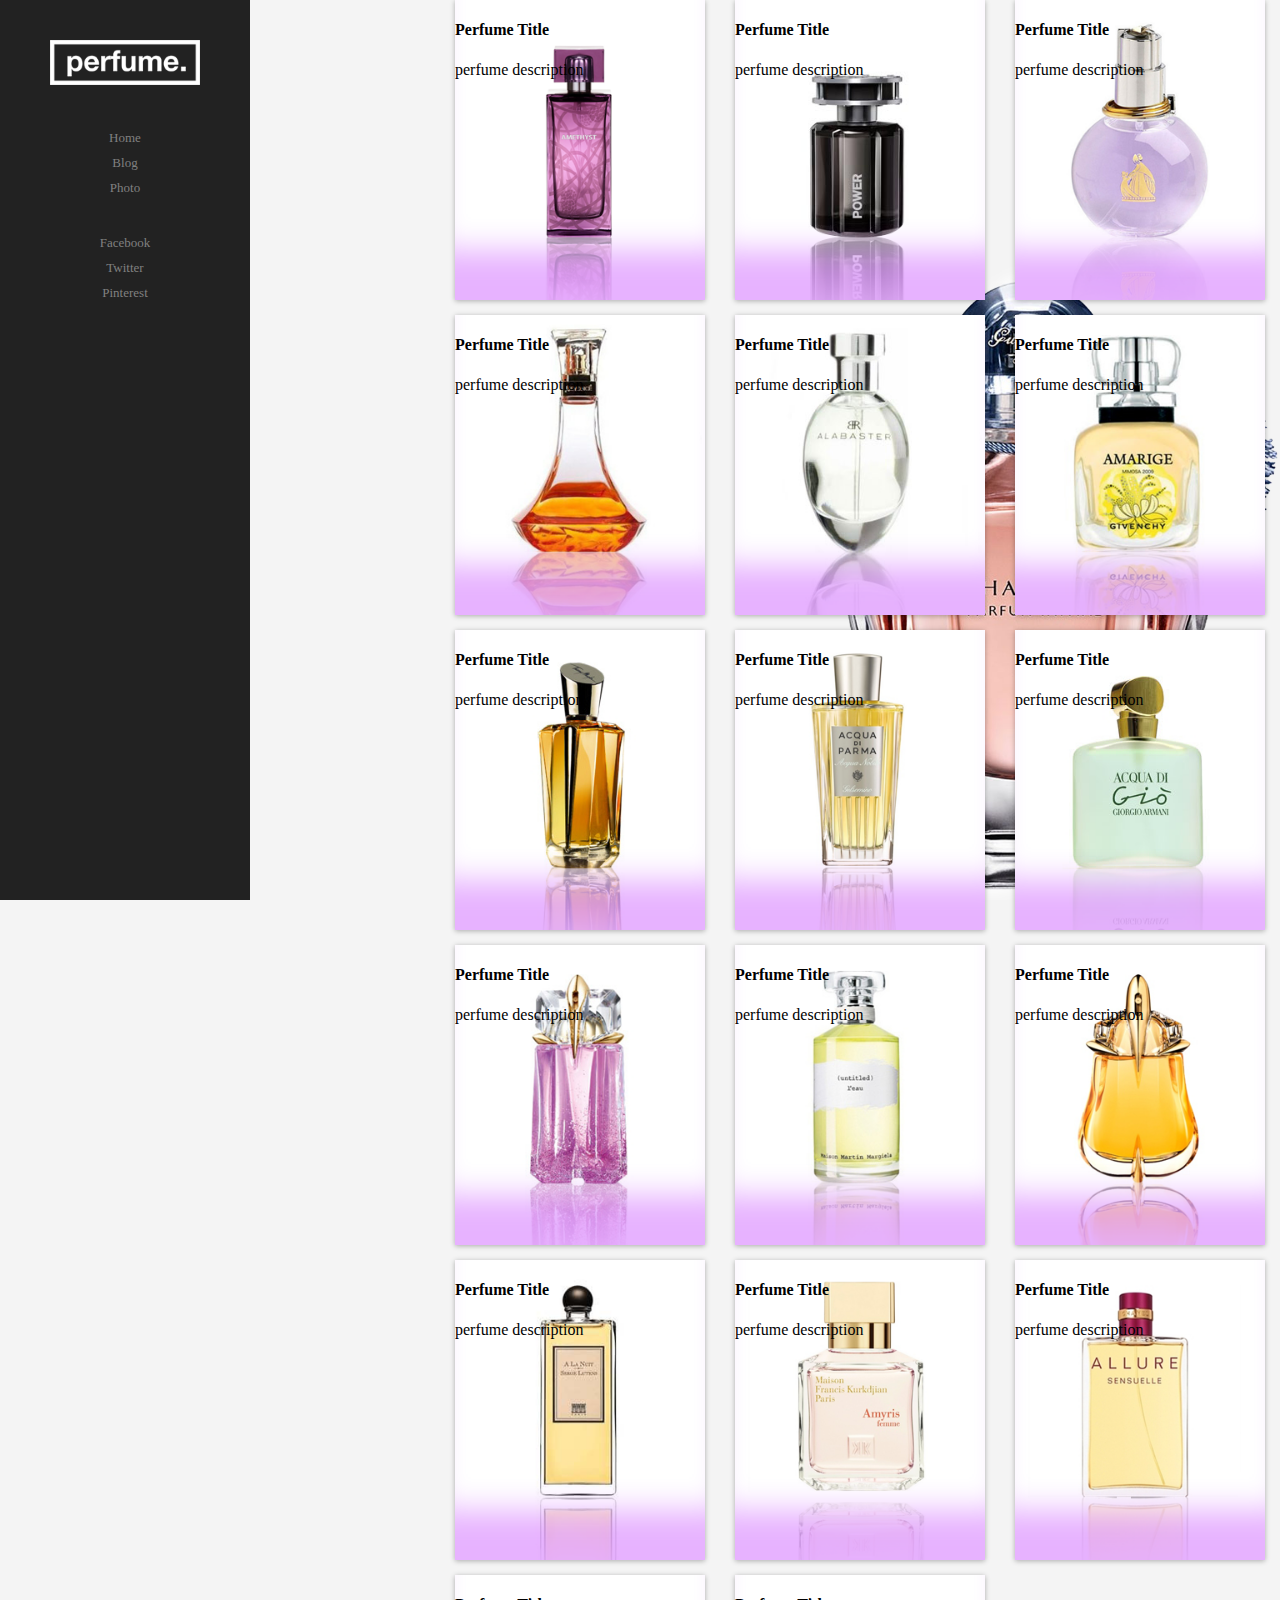
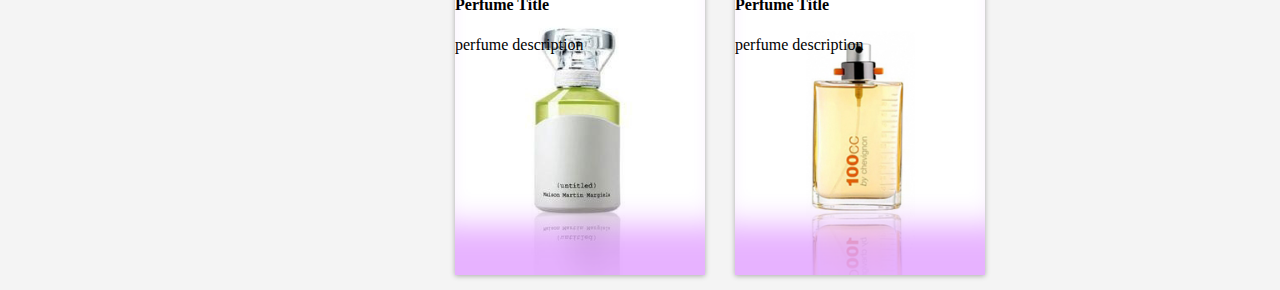
==== 실습VIEWPORT1/index.html @ 96fe14e7 "일단 저장" ====
<!DOCTYPE html>
<html>
	<head>
		<meta charset="UTF-8">
		<title>Perfumes</title>
		<meta name="viewport" content="width=device-width, initial-scale=1.0">
		<link rel="stylesheet" href="style.css">
	</head>
	<body>
		<!--
			1. sidebar를 작성해주세요.
			logo에는 text로 perfume 넣어주시면 됩니다. -> 추후에 배경이미지로 로고 넣을 예정
		-->
		<div class="sidebar">
			<div class="logo">
				<a href="#">
					<img src="images/logo.png" alt="perfume.">
				</a>
			</div>
			<div class="gnb-one">
				<ul>
					<li>
						<a href="#">Home</a>
					</li>
					<li>
						<a href="#">Blog</a>
					</li>
					<li>
						<a href="#">Photo</a>
					</li>
				</ul>
			</div>
			<div class="gnb-two">
				<ul>
					<li>
						<a href="#">Facebook</a>
					</li>
					<li>
						<a href="#">Twitter</a>
					</li>
					<li>
						<a href="#">Pinterest</a>
					</li>
				</ul>
			</div>
		</div>

		<!--
			2. Content를 작성해주세요.
		-->
		<div class="content">
			<ul id="perfumes-list">
				<li>
					<div class="perfume">
						<div class="gnhp">
							<h4>Perfume Title</h4>
							<p>perfume description</p>	
						</div>
					</div>
				</li>
				<li>
					<div class="perfume">
						<div class="gnhp">
							<h4>Perfume Title</h4>
							<p>perfume description</p>	
						</div>			
					</div>
				</li>
				<li>
					<div class="perfume">
						<div class="gnhp">
							<h4>Perfume Title</h4>
							<p>perfume description</p>	
						</div>				
					</div>
				</li>
				<li>
					<div class="perfume">
						<div class="gnhp">
							<h4>Perfume Title</h4>
							<p>perfume description</p>	
						</div>				
					</div>
				</li>
				<li>
					<div class="perfume">
						<div class="gnhp">
							<h4>Perfume Title</h4>
							<p>perfume description</p>	
						</div>				
					</div>
				</li>
				<li>
					<div class="perfume">
						<div class="gnhp">
							<h4>Perfume Title</h4>
							<p>perfume description</p>	
						</div>			
					</div>
				</li>
				<li>
					<div class="perfume">
						<div class="gnhp">
							<h4>Perfume Title</h4>
							<p>perfume description</p>	
						</div>			
					</div>
				</li>
				<li>
					<div class="perfume">
						<div class="gnhp">
							<h4>Perfume Title</h4>
							<p>perfume description</p>	
						</div>				
					</div>
				</li>
				<li>
					<div class="perfume">
						<div class="gnhp">
							<h4>Perfume Title</h4>
							<p>perfume description</p>	
						</div>				
					</div>
				</li>
				<li>
					<div class="perfume">
						<div class="gnhp">
							<h4>Perfume Title</h4>
							<p>perfume description</p>	
						</div>				
					</div>
				</li>
				<li>
					<div class="perfume">
						<div class="gnhp">
							<h4>Perfume Title</h4>
							<p>perfume description</p>	
						</div>			
					</div>
				</li>
				<li>
					<div class="perfume">
						<div class="gnhp">
							<h4>Perfume Title</h4>
							<p>perfume description</p>	
						</div>			
					</div>
				</li>
				<li>
					<div class="perfume">
						<div class="gnhp">
							<h4>Perfume Title</h4>
							<p>perfume description</p>	
						</div>			
					</div>
				</li>
				<li>
					<div class="perfume">
						<div class="gnhp">
							<h4>Perfume Title</h4>
							<p>perfume description</p>	
						</div>			
					</div>
				</li>
				<li>
					<div class="perfume">
						<div class="gnhp">
							<h4>Perfume Title</h4>
							<p>perfume description</p>	
						</div>			
					</div>
				</li>
				<li>
					<div class="perfume">
						<div class="gnhp">
							<h4>Perfume Title</h4>
							<p>perfume description</p>	
						</div>		
					</div>
				</li>
				<li>
					<div class="perfume">
						<div class="gnhp">
							<h4>Perfume Title</h4>
							<p>perfume description</p>	
						</div>				
					</div>
				</li>
			</ul>
		</div>
	</body>
</html>
---- 실습VIEWPORT1/style.css ----
body, ul, li, h3, p{
	margin:0px;
	padding:0;
}

a {
	text-decoration:none;
	color: gray;
}

li {
	list-style-type:none;
}

img {
	vertical-align:bottom;
}

/*
	1. 배경색 f4f4f4를 설정하고
	큰 향수 이미지를 배경 이미지로 붙여주세요.

    2. Sidebar 레이아웃만 잡아주세요.
	너비값 300px

	태블릿 사이즈 1024px

	모바일 사이즈 768px

*/

html, body {
	height: 100%;
	background-color: #f4f4f4;
	background-image: url('images/big-perfume.png');
	background-position: right bottom;
	background-repeat: no-repeat;
	background-size: 35%;
	background-attachment: fixed;
}

.sidebar {
	position: fixed;
	width: 250px;
	height: 100%;
	background-color: #222;
}

.content {
	width: calc(100% - 250px);
	max-width: 840px;
	float: right;
}

.logo {
	width: 150px;
	margin: 40px auto;
}

.logo img {
	width: 150px;
}

.gnb-one, .gnb-two {
	width: 250px;
	font-size: 13px;
	line-height: 25px;
	margin: 30px auto;
	text-align: center;
}

ul.perfumes-list {
	width: 200px;
}

.perfume {
	float: left;
	width: 250px;
	height: 300px;
	margin: 0 15px 15px;
	background-color: #fff;
	box-shadow:
	0px -70px 30px -20px inset rgba(174, 0, 255, 0.3),
	0px 1px 5px 0px rgba(0, 0, 0, 0.3);
}

.perfume h3 {
	float: left;
	width: 250px;
	height: 300px;
	margin: 0 15px 15px;
	box-shadow:
	0px -70px 30px -20px inset rgba(174, 0, 255, 0.3),
	0px 1px 5px 0px rgba(0, 0, 0, 0.3);
}

#perfumes-list li:nth-child(1) .perfume { background-position: center 0; background-size: 250px; background-image: url('images/0.png'); }
#perfumes-list li:nth-child(2) .perfume { background-position: center 0; background-size: 250px; background-image: url('images/1.png'); }
#perfumes-list li:nth-child(3) .perfume { background-position: center 0; background-size: 250px; background-image: url('images/2.png'); }
#perfumes-list li:nth-child(4) .perfume { background-position: center 0; background-size: 250px; background-image: url('images/3.png'); }
#perfumes-list li:nth-child(5) .perfume { background-position: center 0; background-size: 250px; background-image: url('images/4.png'); }
#perfumes-list li:nth-child(6) .perfume { background-position: center 0; background-size: 250px; background-image: url('images/5.png'); }
#perfumes-list li:nth-child(7) .perfume { background-position: center 0; background-size: 250px; background-image: url('images/6.png'); }
#perfumes-list li:nth-child(8) .perfume { background-position: center 0; background-size: 250px; background-image: url('images/7.png'); }
#perfumes-list li:nth-child(9) .perfume { background-position: center 0; background-size: 250px; background-image: url('images/8.png'); }
#perfumes-list li:nth-child(10) .perfume { background-position: center 0; background-size: 250px; background-image: url('images/9.png'); }
#perfumes-list li:nth-child(11) .perfume { background-position: center 0; background-size: 250px; background-image: url('images/10.png'); }
#perfumes-list li:nth-child(12) .perfume { background-position: center 0; background-size: 250px; background-image: url('images/11.png'); }
#perfumes-list li:nth-child(13) .perfume { background-position: center 0; background-size: 250px; background-image: url('images/12.png'); }
#perfumes-list li:nth-child(14) .perfume { background-position: center 0; background-size: 250px; background-image: url('images/13.png'); }
#perfumes-list li:nth-child(15) .perfume { background-position: center 0; background-size: 250px; background-image: url('images/14.png'); }
#perfumes-list li:nth-child(16) .perfume { background-position: center 0; background-size: 250px; background-image: url('images/15.png'); }
#perfumes-list li:nth-child(17) .perfume { background-position: center 0;  background-size: 250px;background-image: url('images/16.png'); }

.gnb-one li:hover, .gnb-two li:hover {
	background-color: #111;
}
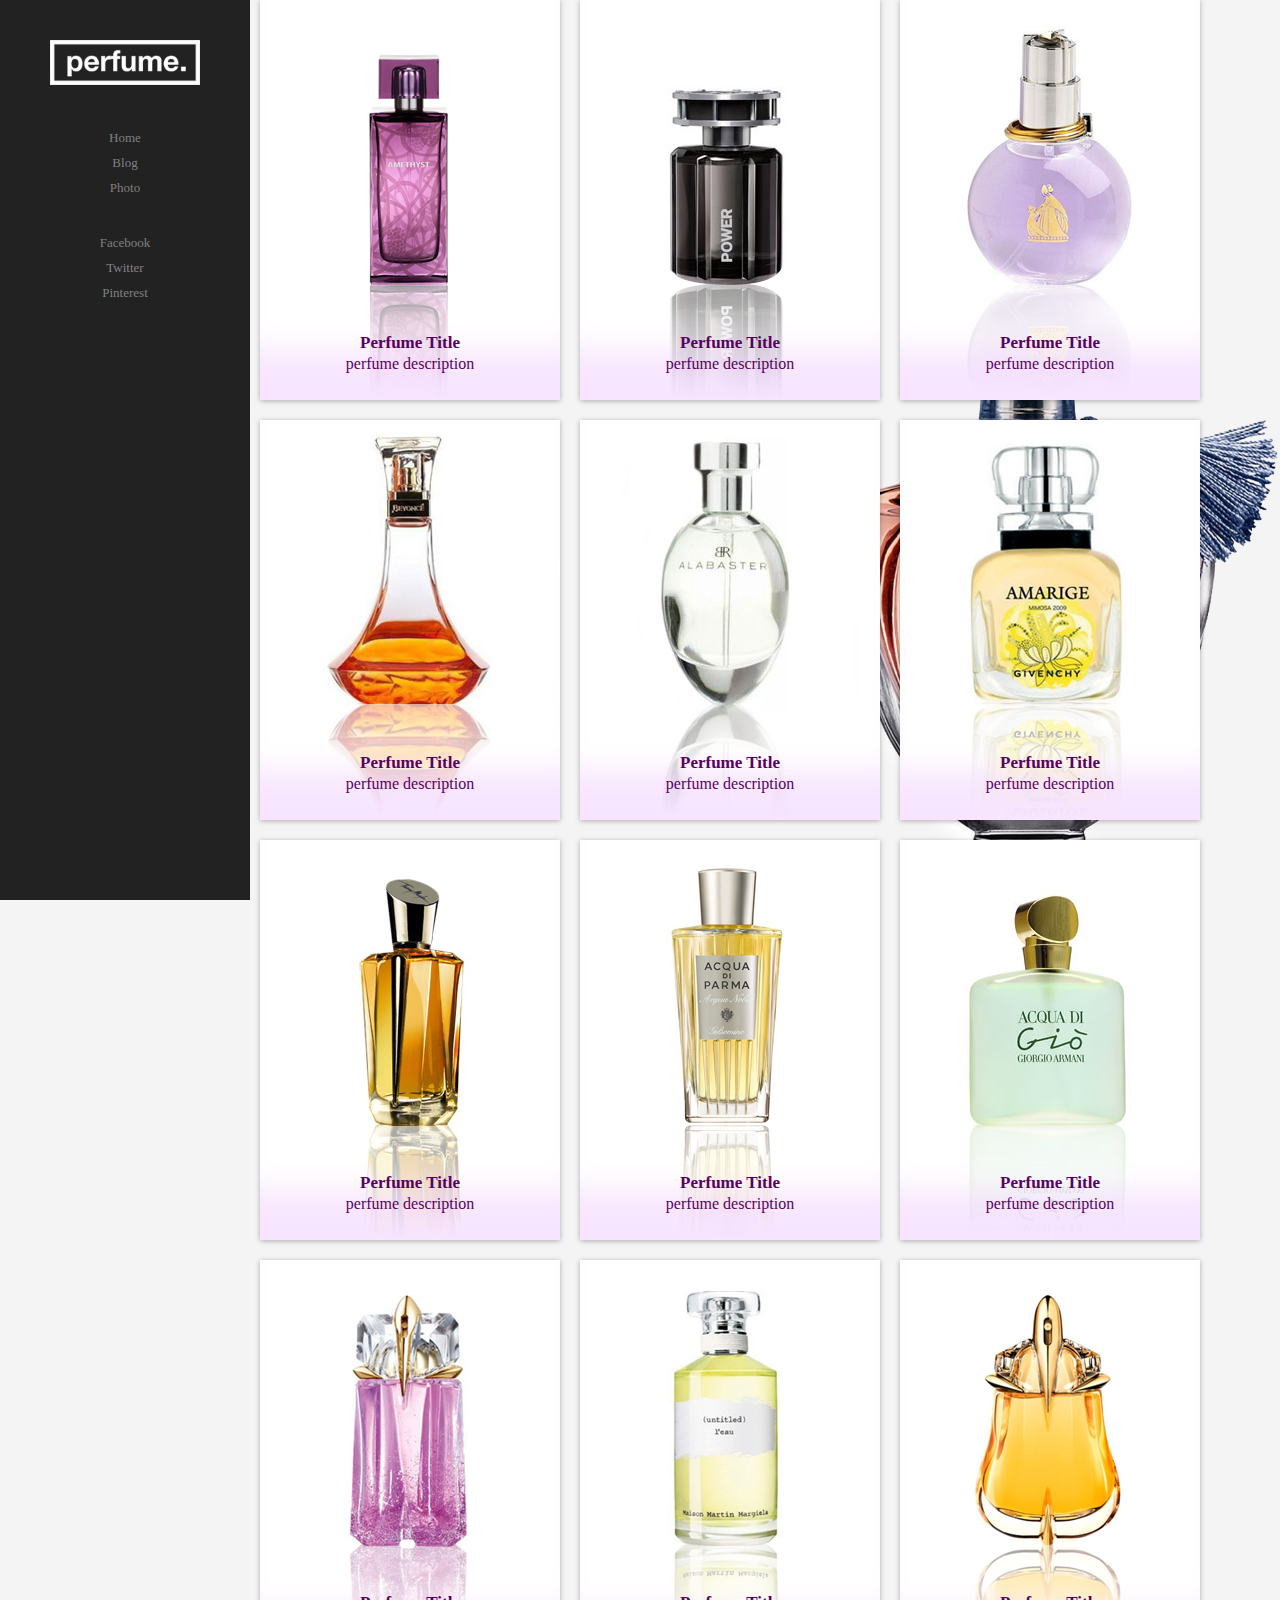
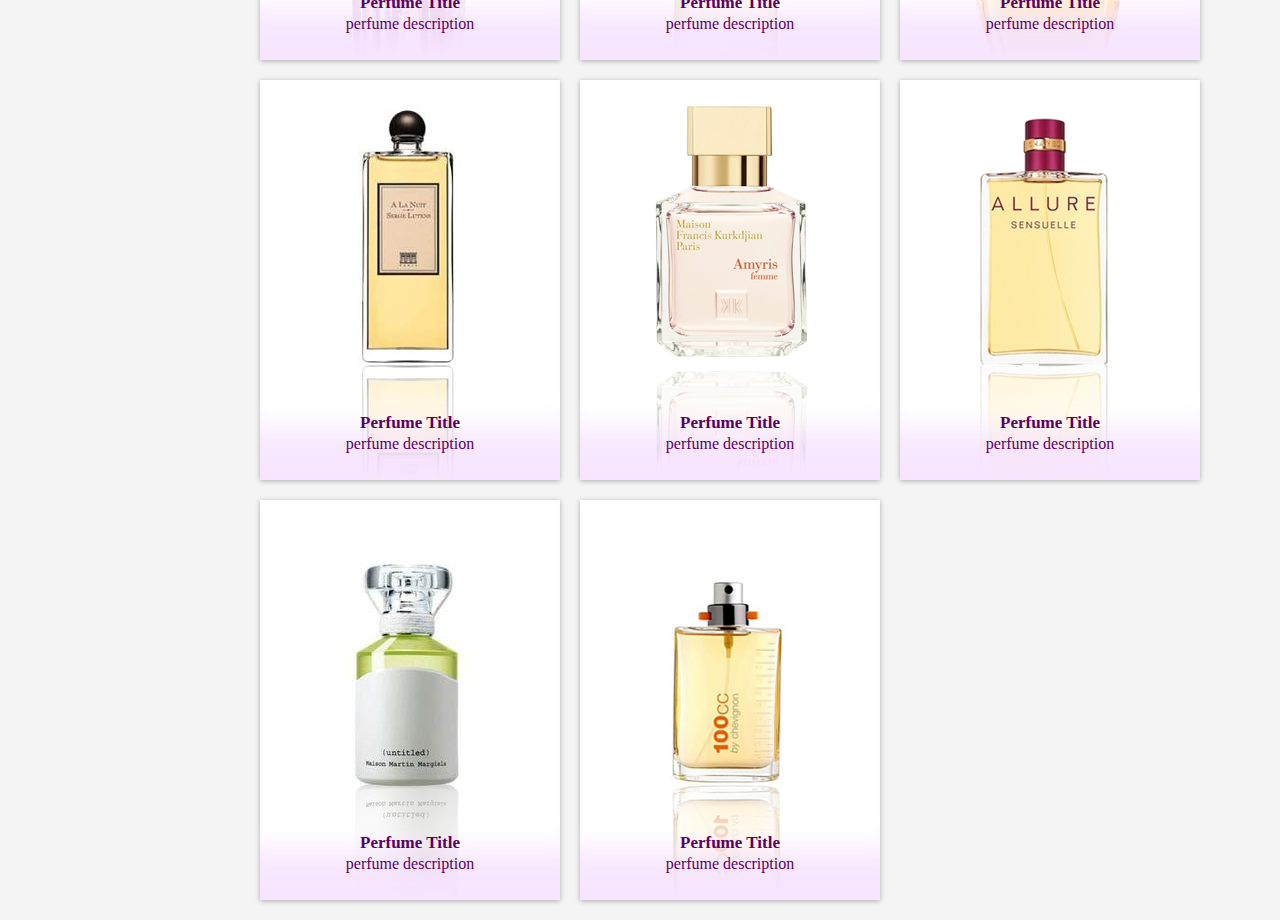
==== commit c3612d7c: "거의 다 완성" ====
--- a/실습VIEWPORT1/index.html
+++ b/실습VIEWPORT1/index.html
@@ -17,31 +17,33 @@
 					<img src="images/logo.png" alt="perfume.">
 				</a>
 			</div>
-			<div class="gnb-one">
-				<ul>
-					<li>
-						<a href="#">Home</a>
-					</li>
-					<li>
-						<a href="#">Blog</a>
-					</li>
-					<li>
-						<a href="#">Photo</a>
-					</li>
-				</ul>
-			</div>
-			<div class="gnb-two">
-				<ul>
-					<li>
-						<a href="#">Facebook</a>
-					</li>
-					<li>
-						<a href="#">Twitter</a>
-					</li>
-					<li>
-						<a href="#">Pinterest</a>
-					</li>
-				</ul>
+			<div class="gnb-wrapper">
+				<div class="gnb-one">
+					<ul>
+						<li>
+							<a href="#">Home</a>
+						</li>
+						<li>
+							<a href="#">Blog</a>
+						</li>
+						<li>
+							<a href="#">Photo</a>
+						</li>
+					</ul>
+				</div>
+				<div class="gnb-two">
+					<ul>
+						<li>
+							<a href="#">Facebook</a>
+						</li>
+						<li>
+							<a href="#">Twitter</a>
+						</li>
+						<li>
+							<a href="#">Pinterest</a>
+						</li>
+					</ul>
+				</div>
 			</div>
 		</div>
 
--- a/실습VIEWPORT1/style.css
+++ b/실습VIEWPORT1/style.css
@@ -1,19 +1,19 @@
-body, ul, li, h3, p{
-	margin:0px;
-	padding:0;
+body, ul, li, h3, p {
+	margin: 0;
+	padding: 0;
 }
 
 a {
-	text-decoration:none;
+	text-decoration: none;
 	color: gray;
 }
 
 li {
-	list-style-type:none;
+	list-style-type: none;
 }
 
 img {
-	vertical-align:bottom;
+	vertical-align: bottom;
 }
 
 /*
@@ -26,7 +26,6 @@
 	태블릿 사이즈 1024px
 
 	모바일 사이즈 768px
-
 */
 
 html, body {
@@ -44,21 +43,7 @@
 	width: 250px;
 	height: 100%;
 	background-color: #222;
-}
-
-.content {
-	width: calc(100% - 250px);
-	max-width: 840px;
-	float: right;
-}
-
-.logo {
-	width: 150px;
-	margin: 40px auto;
-}
-
-.logo img {
-	width: 150px;
+	z-index: 9999;
 }
 
 .gnb-one, .gnb-two {
@@ -69,49 +54,232 @@
 	text-align: center;
 }
 
-ul.perfumes-list {
-	width: 200px;
+.gnb-one a, .gnb-two a {
+	display: block;
+	width: 250px;
+}
+
+.content {
+	width: calc(100% - 250px);
+	max-width: 960px;
+	float: left;
+	position: relative;
+	left: 250px;
+}
+
+#perfumes-list {
+	width: 100%;
+	overflow: hidden;
+}
+
+.logo {
+	width: 150px;
+	height: 45px;
+	margin: 40px auto;
+}
+
+.logo a {
+	display: block;
+	width: 150px;
+	height: 45px;
+}
+
+.logo img {
+	width: 150px;
+	height: 45px;
+}
+
+#perfumes-list li {
+	float: left;
+	width: 300px;
+	margin: 0 10px 20px;
 }
 
 .perfume {
-	float: left;
-	width: 250px;
-	height: 300px;
-	margin: 0 15px 15px;
+	position: relative;
+	width: 100%;
+	height: 400px;
 	background-color: #fff;
-	box-shadow:
-	0px -70px 30px -20px inset rgba(174, 0, 255, 0.3),
-	0px 1px 5px 0px rgba(0, 0, 0, 0.3);
-}
-
-.perfume h3 {
-	float: left;
-	width: 250px;
-	height: 300px;
-	margin: 0 15px 15px;
-	box-shadow:
-	0px -70px 30px -20px inset rgba(174, 0, 255, 0.3),
-	0px 1px 5px 0px rgba(0, 0, 0, 0.3);
-}
-
-#perfumes-list li:nth-child(1) .perfume { background-position: center 0; background-size: 250px; background-image: url('images/0.png'); }
-#perfumes-list li:nth-child(2) .perfume { background-position: center 0; background-size: 250px; background-image: url('images/1.png'); }
-#perfumes-list li:nth-child(3) .perfume { background-position: center 0; background-size: 250px; background-image: url('images/2.png'); }
-#perfumes-list li:nth-child(4) .perfume { background-position: center 0; background-size: 250px; background-image: url('images/3.png'); }
-#perfumes-list li:nth-child(5) .perfume { background-position: center 0; background-size: 250px; background-image: url('images/4.png'); }
-#perfumes-list li:nth-child(6) .perfume { background-position: center 0; background-size: 250px; background-image: url('images/5.png'); }
-#perfumes-list li:nth-child(7) .perfume { background-position: center 0; background-size: 250px; background-image: url('images/6.png'); }
-#perfumes-list li:nth-child(8) .perfume { background-position: center 0; background-size: 250px; background-image: url('images/7.png'); }
-#perfumes-list li:nth-child(9) .perfume { background-position: center 0; background-size: 250px; background-image: url('images/8.png'); }
-#perfumes-list li:nth-child(10) .perfume { background-position: center 0; background-size: 250px; background-image: url('images/9.png'); }
-#perfumes-list li:nth-child(11) .perfume { background-position: center 0; background-size: 250px; background-image: url('images/10.png'); }
-#perfumes-list li:nth-child(12) .perfume { background-position: center 0; background-size: 250px; background-image: url('images/11.png'); }
-#perfumes-list li:nth-child(13) .perfume { background-position: center 0; background-size: 250px; background-image: url('images/12.png'); }
-#perfumes-list li:nth-child(14) .perfume { background-position: center 0; background-size: 250px; background-image: url('images/13.png'); }
-#perfumes-list li:nth-child(15) .perfume { background-position: center 0; background-size: 250px; background-image: url('images/14.png'); }
-#perfumes-list li:nth-child(16) .perfume { background-position: center 0; background-size: 250px; background-image: url('images/15.png'); }
-#perfumes-list li:nth-child(17) .perfume { background-position: center 0;  background-size: 250px;background-image: url('images/16.png'); }
+	box-shadow:0px -70px 30px -20px inset rgba(174, 0, 255, 0.1), 0px 1px 5px 0px rgba(0, 0, 0, 0.3);
+}
+
+.perfume h4, p {
+	text-align: center;
+	color: #590061;
+}
+
+.perfume h4 {
+	font-size: 17px;
+}
+
+.perfume p {
+	font-size: 16px;
+	margin: -20px 0 0 0;
+}
+
+.gnhp {
+	position: absolute;
+	bottom: 50px;
+	width: 100%;
+	height: 40px;
+}
+
+#perfumes-list li:nth-child(1) .perfume { background-repeat: no-repeat; background-position: center 0; background-size: 100%; background-image: url('images/0.png'); }
+#perfumes-list li:nth-child(2) .perfume { background-repeat: no-repeat; background-position: center 0; background-size: 100%; background-image: url('images/1.png'); }
+#perfumes-list li:nth-child(3) .perfume { background-repeat: no-repeat; background-position: center 0; background-size: 100%; background-image: url('images/2.png'); }
+#perfumes-list li:nth-child(4) .perfume { background-repeat: no-repeat; background-position: center 0; background-size: 100%; background-image: url('images/3.png'); }
+#perfumes-list li:nth-child(5) .perfume { background-repeat: no-repeat; background-position: center 0; background-size: 100%; background-image: url('images/4.png'); }
+#perfumes-list li:nth-child(6) .perfume { background-repeat: no-repeat; background-position: center 0; background-size: 100%; background-image: url('images/5.png'); }
+#perfumes-list li:nth-child(7) .perfume { background-repeat: no-repeat; background-position: center 0; background-size: 100%; background-image: url('images/6.png'); }
+#perfumes-list li:nth-child(8) .perfume { background-repeat: no-repeat; background-position: center 0; background-size: 100%; background-image: url('images/7.png'); }
+#perfumes-list li:nth-child(9) .perfume { background-repeat: no-repeat; background-position: center 0; background-size: 100%; background-image: url('images/8.png'); }
+#perfumes-list li:nth-child(10) .perfume { background-repeat: no-repeat; background-position: center 0; background-size: 100%; background-image: url('images/9.png'); }
+#perfumes-list li:nth-child(11) .perfume { background-repeat: no-repeat; background-position: center 0; background-size: 100%; background-image: url('images/10.png'); }
+#perfumes-list li:nth-child(12) .perfume { background-repeat: no-repeat; background-position: center 0; background-size: 100%; background-image: url('images/11.png'); }
+#perfumes-list li:nth-child(13) .perfume { background-repeat: no-repeat; background-position: center 0; background-size: 100%; background-image: url('images/12.png'); }
+#perfumes-list li:nth-child(14) .perfume { background-repeat: no-repeat; background-position: center 0; background-size: 100%; background-image: url('images/13.png'); }
+#perfumes-list li:nth-child(15) .perfume { background-repeat: no-repeat; background-position: center 0; background-size: 100%; background-image: url('images/14.png'); }
+#perfumes-list li:nth-child(16) .perfume { background-repeat: no-repeat; background-position: center 0; background-size: 100%; background-image: url('images/15.png'); }
+#perfumes-list li:nth-child(17) .perfume { background-repeat: no-repeat; background-position: center 0;  background-size: 100%;background-image: url('images/16.png'); }
 
 .gnb-one li:hover, .gnb-two li:hover {
 	background-color: #111;
+}
+
+:root {
+	--aspect-ratio: 4 / 3; /* 원하는 비율 */
+}
+
+@media ( max-width:1024px ) and ( min-width:769px ) {
+	html, body {
+		background-image: none;
+	}
+	
+	.sidebar {
+		position: fixed;
+		width: 100%;
+		height: auto;
+		background-color: #222;
+	}
+	
+	.content {
+		width: 100%;
+		max-width: none;
+		float: left;
+		position: relative;
+		top: 200px;
+		left: 0;
+		margin: -50px 0 0 0;
+	}
+	
+	.logo {
+		margin: 20px auto;
+	}
+	
+	.gnb-wrapper {
+		width: 364px;
+		height: 45px;
+		margin: 0 auto;
+	}
+	
+	.gnb-one, .gnb-two {
+		width: auto;
+		float: left;
+		margin: 0;
+	}
+
+	.sidebar li {
+		float: left;
+		height: auto;
+		width: auto;
+	}
+	
+	.gnb-one a, .gnb-two a {
+		width: auto;
+		height: auto;
+		padding: 10px;
+		display: block;
+	}
+
+	#perfumes-list li {
+		float: left;
+		width: 33.3334%;
+		overflow: hidden;
+		margin: 0;
+	}
+	
+	.perfume {
+		width: 100%;
+		height: 0;
+		padding-bottom: calc(var(--aspect-ratio) * 100%);
+		background-color: #fff;
+		box-shadow:0px -70px 30px -20px inset rgba(174, 0, 255, 0.1);
+	}
+}
+
+@media ( max-width:768px ) {
+	html, body {
+		background-image: none;
+	}
+	
+	.sidebar {
+		position: fixed;
+		width: 100%;
+		height: auto;
+		background-color: #222;
+	}
+	
+	.content {
+		width: 100%;
+		max-width: none;
+		float: left;
+		position: relative;
+		top: 200px;
+		left: 0;
+		margin: -50px 0 0 0;
+	}
+	
+	.logo {
+		margin: 20px auto;
+	}
+	
+	.gnb-wrapper {
+		width: 364px;
+		height: 45px;
+		margin: 0 auto;
+	}
+	
+	.gnb-one, .gnb-two {
+		width: auto;
+		float: left;
+		margin: 0;
+	}
+
+	.sidebar li {
+		float: left;
+		height: auto;
+		width: auto;
+	}
+	
+	.gnb-one a, .gnb-two a {
+		width: auto;
+		height: auto;
+		padding: 10px;
+		display: block;
+	}
+
+	#perfumes-list li {
+		float: left;
+		width: 33.3334%;
+		overflow: hidden;
+		margin: 0;
+	}
+	
+	.perfume {
+		width: 100%;
+		height: 0;
+		padding-bottom: calc(var(--aspect-ratio) * 100%);
+		background-color: #fff;
+		box-shadow:0px -70px 30px -20px inset rgba(174, 0, 255, 0.1);
+	}
 }